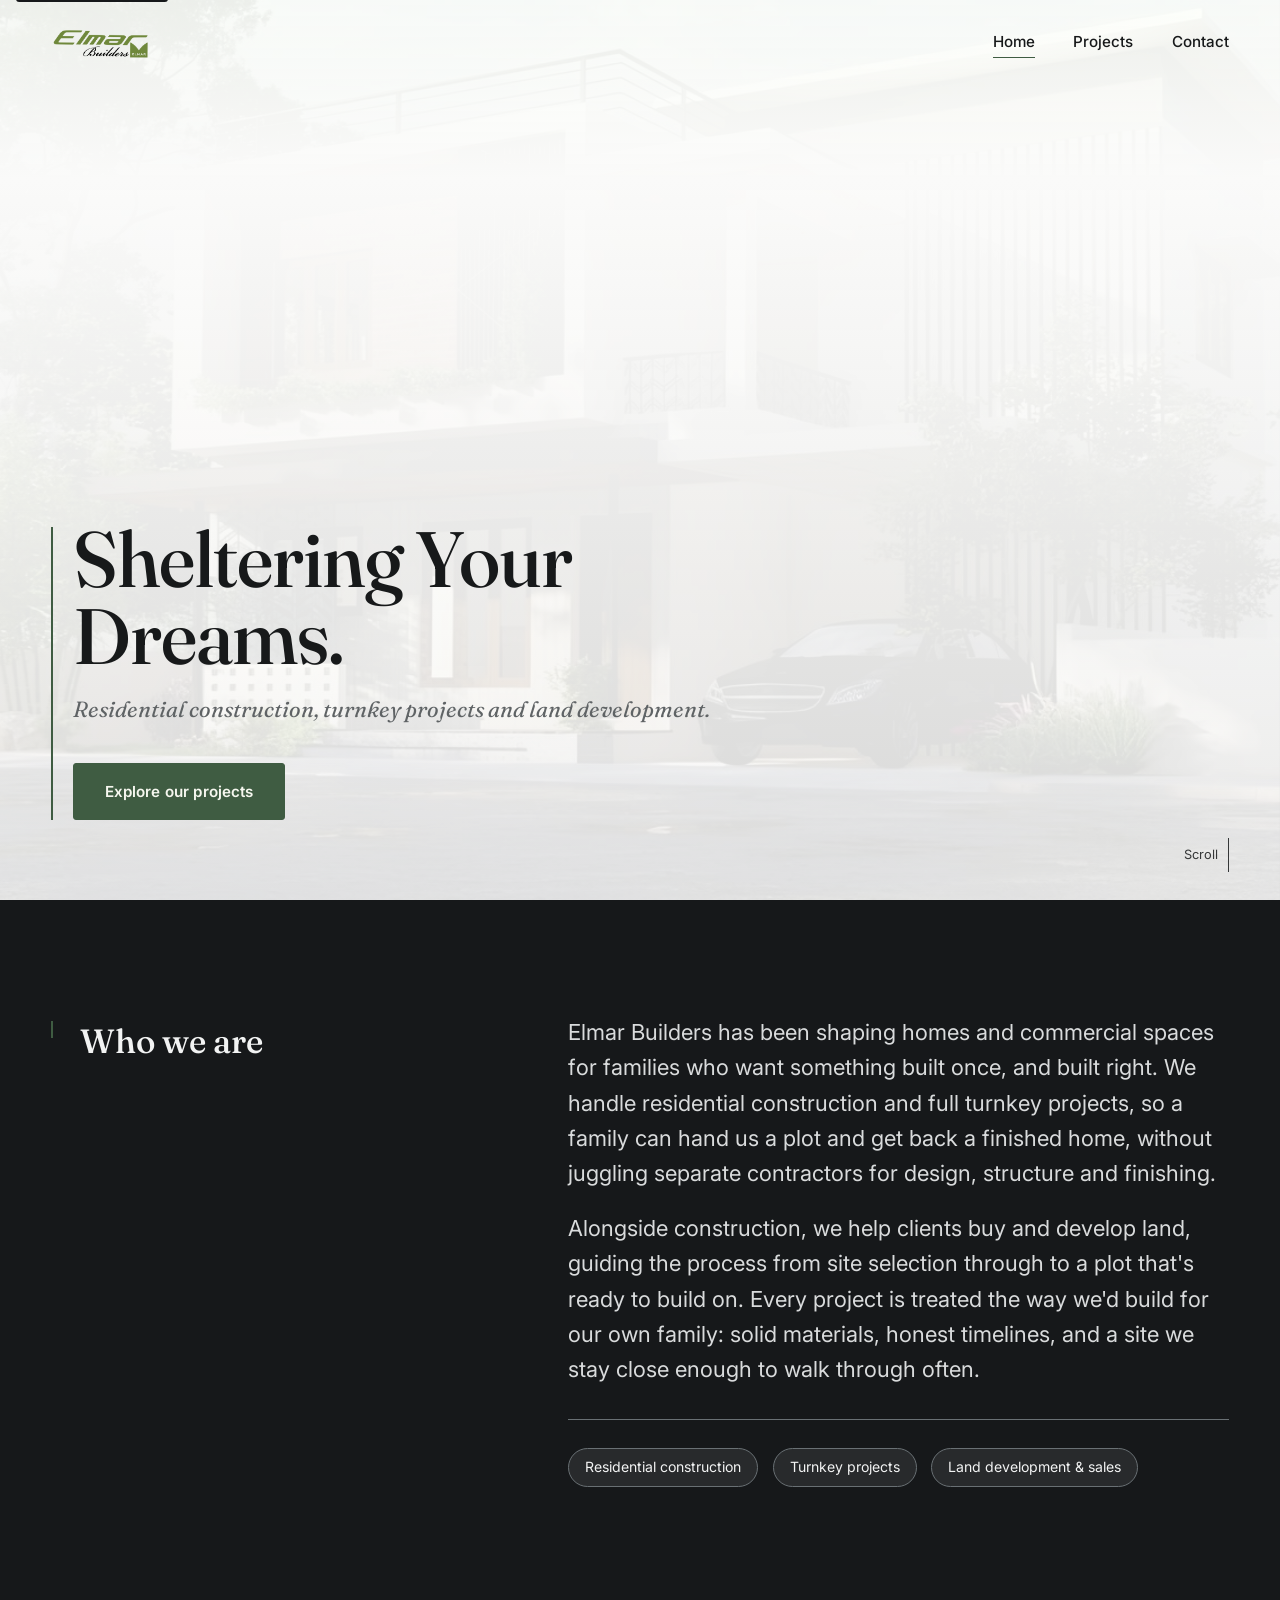
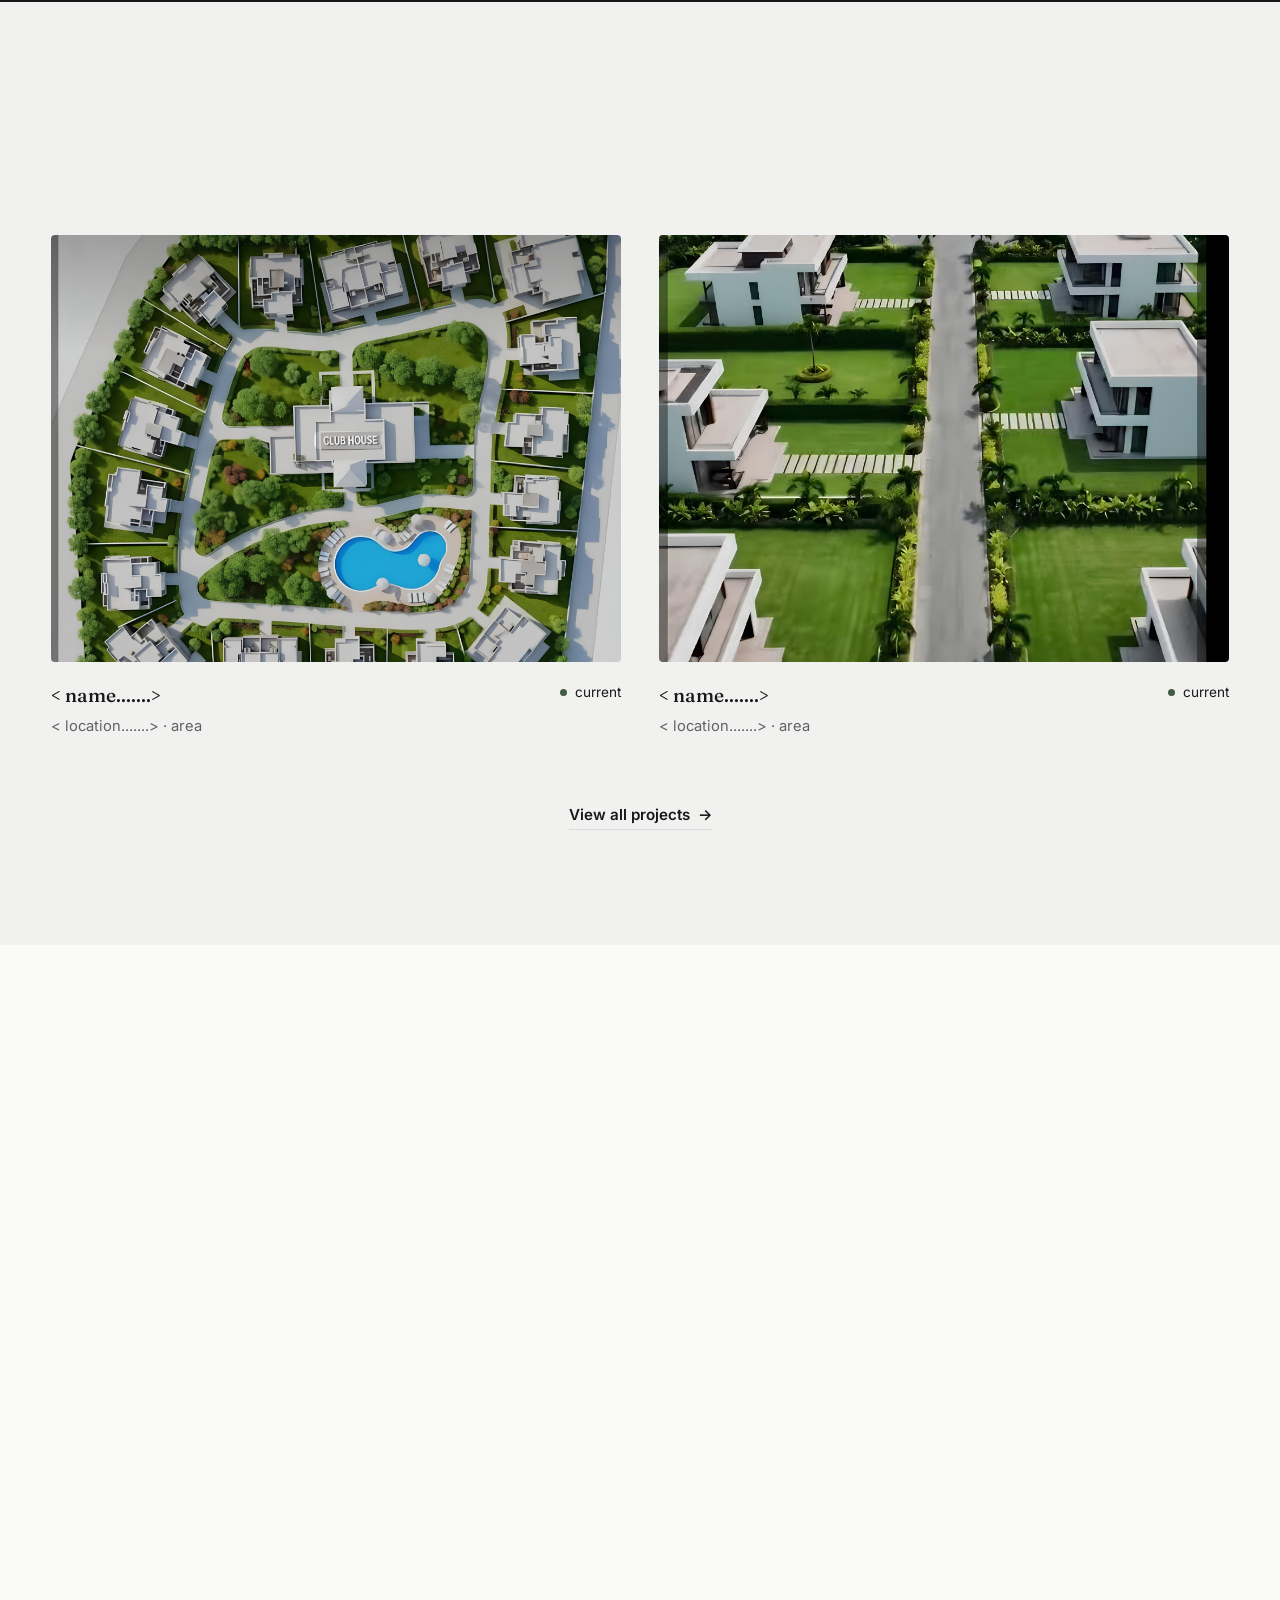
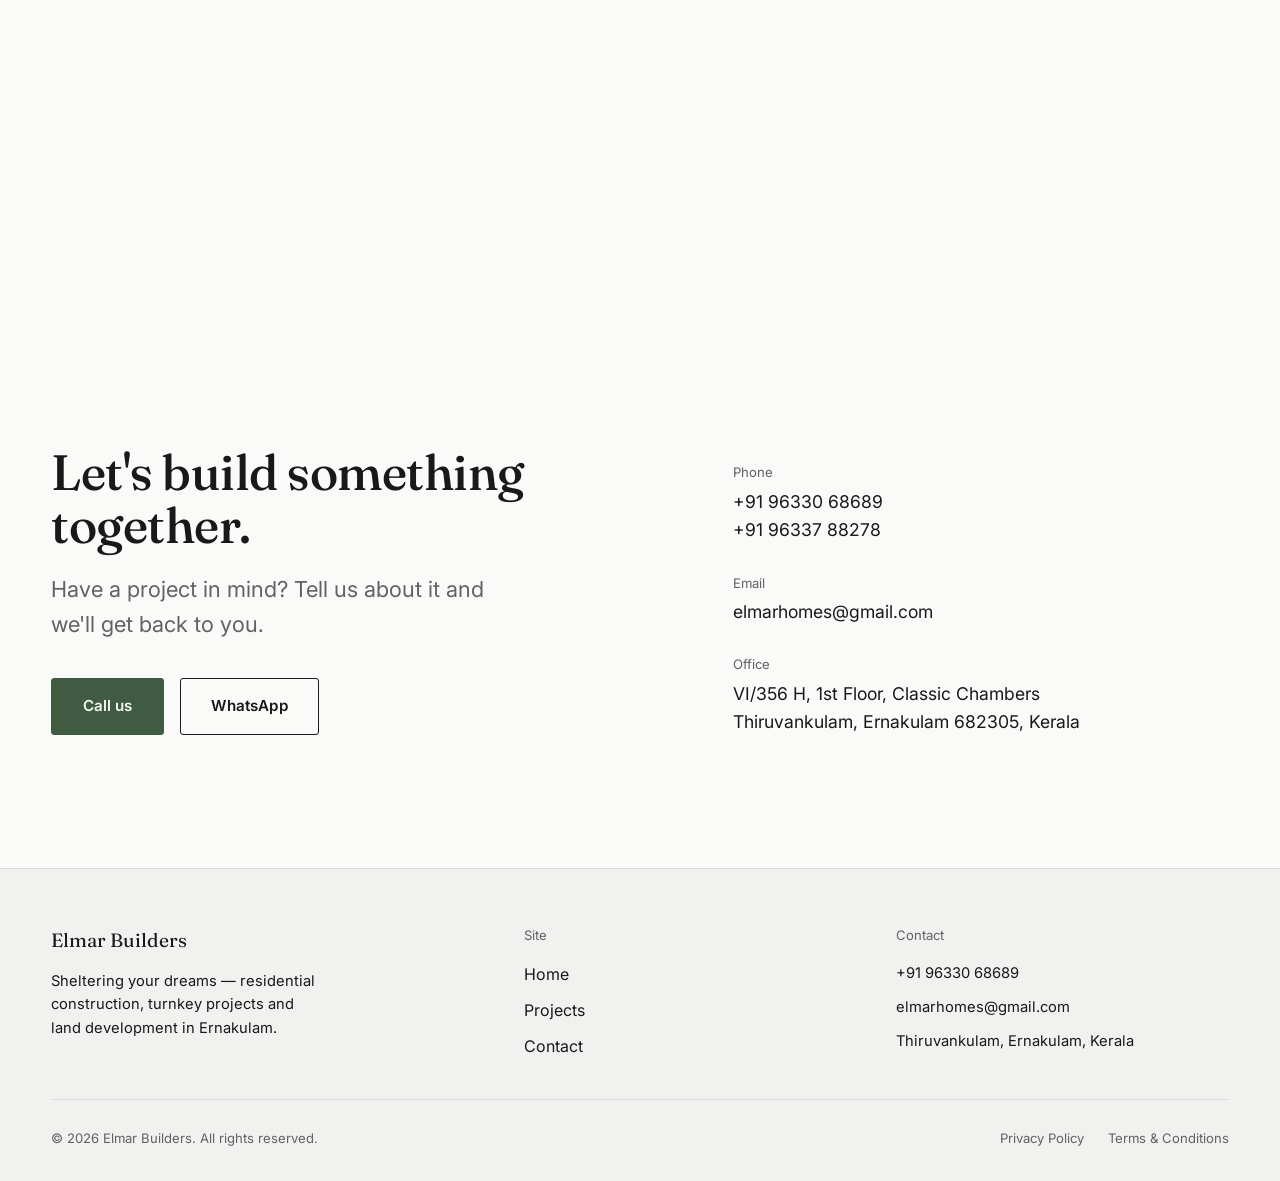
==== index.html @ 37a775ac "first commit" ====
<!DOCTYPE html>
<html lang="en">
<head>
<meta charset="UTF-8">
<meta name="viewport" content="width=device-width, initial-scale=1.0">
<title>Elmar Builders — Residential Construction &amp; Land Development, Ernakulam</title>
<meta name="description" content="Elmar Builders designs and builds homes, turnkey projects and land developments around Ernakulam, Kerala. Sheltering your dreams, one project at a time.">
<link rel="canonical" href="https://www.elmarbuilders.com/">

<!-- Open Graph -->
<meta property="og:type" content="website">
<meta property="og:site_name" content="Elmar Builders">
<meta property="og:title" content="Elmar Builders — Residential Construction &amp; Land Development, Ernakulam">
<meta property="og:description" content="Homes, turnkey projects and land development around Ernakulam, Kerala. Sheltering your dreams.">
<meta property="og:image" content="/assets/images/hero/hero-1.jpg">
<meta property="og:url" content="https://www.elmarbuilders.com/">

<link rel="icon" href="/assets/icons/favicon.svg" type="image/svg+xml">
<link rel="apple-touch-icon" href="/assets/icons/favicon.svg">

<link rel="preconnect" href="https://fonts.googleapis.com">
<link rel="preconnect" href="https://fonts.gstatic.com" crossorigin>
<link href="https://fonts.googleapis.com/css2?family=Fraunces:ital,opsz,wght@0,9..144,400;0,9..144,500;0,9..144,600;1,9..144,400;1,9..144,500&family=Inter:wght@400;500;600&display=swap" rel="stylesheet">

<link rel="stylesheet" href="css/style.css">
<script>document.documentElement.classList.add("js");</script>
</head>
<body>

<a class="skip-link" href="#main">Skip to content</a>

<header class="nav" id="siteNav" data-on-image="true">
  <div class="wrap">
    <a class="nav__logo" href="index.html" aria-label="Elmar Builders, home">
      <img src="assets/LOGO-PNG.png" alt="" onerror="this.style.display='none'; this.nextElementSibling.style.display='inline';">
      <span class="nav__logo-fallback" style="display:none;">Elmar Builders</span>
    </a>

    <nav class="nav__links" aria-label="Primary">
      <a href="index.html" aria-current="page">Home</a>
      <a href="projects.html">Projects</a>
      <a href="#contact">Contact</a>
    </nav>

    <button class="nav__toggle" id="navToggle" aria-expanded="false" aria-controls="mobileMenu" aria-label="Open menu">
      <span></span><span></span><span></span>
    </button>
  </div>
</header>

<div class="mobile-menu" id="mobileMenu">
  <nav class="mobile-menu__links" aria-label="Mobile">
    <a href="index.html">Home</a>
    <a href="projects.html">Projects</a>
    <a href="#contact">Contact</a>
  </nav>
  <div class="mobile-menu__contact">
    <span>+91 96330 68689</span>
    <span>elmarhomes@gmail.com</span>
    <span>Thiruvankulam, Ernakulam</span>
  </div>
</div>

<main id="main">

  <section class="hero" id="hero">
    <div class="hero__media">
      <img src="assets/12.jpg" alt="A recently completed Elmar Builders home, exterior view" id="heroImage">
    </div>
    <div class="hero__scrim" aria-hidden="true"></div>

    <div class="hero__content">
      <div class="wrap">
        <div class="hero__row">
          <div class="hero__statement">
            <span class="hero__rule" aria-hidden="true"></span>
            <div>
              <h1 class="hero__headline">Sheltering Your Dreams.</h1>
              <p class="hero__support">Residential construction, turnkey projects and land development.</p>
              <div class="hero__cta" style="margin-top: 2.25rem;">
                <a class="btn btn--primary" href="projects.html">Explore our projects</a>
              </div>
            </div>
          </div>
        </div>
      </div>
    </div>

    <span class="hero__scroll-cue" aria-hidden="true">Scroll</span>
  </section>

  <section class="section section--deep" id="about">
    <div class="wrap about">
      <div class="about__label reveal">
        <span class="section-head__rule" aria-hidden="true"></span>
        <h2>Who we are</h2>
      </div>
      <div class="about__body reveal">
        <p>Elmar Builders has been shaping homes and commercial spaces for families who want something built once, and built right. We handle residential construction and full turnkey projects, so a family can hand us a plot and get back a finished home, without juggling separate contractors for design, structure and finishing.</p>
        <p>Alongside construction, we help clients buy and develop land, guiding the process from site selection through to a plot that's ready to build on. Every project is treated the way we'd build for our own family: solid materials, honest timelines, and a site we stay close enough to walk through often.</p>
        <ul class="about__services">
          <li>Residential construction</li>
          <li>Turnkey projects</li>
          <li>Land development &amp; sales</li>
        </ul>
      </div>
    </div>
  </section>

  <section class="section section--alt" id="featured-projects">
    <div class="wrap">
      <div class="section-head reveal">
        <h2 class="section-title">Current Projects</h2>
        <p class="section-kicker">A look at homes projects underway.</p>
      </div>

      <div class="projects-grid" id="featuredProjects">
        <!-- Rendered by js/main.js from js/projects-data.js -->
      </div>

      <div class="projects-foot reveal">
        <a class="link-arrow" href="projects.html">View all projects <span aria-hidden="true">&rarr;</span></a>
      </div>
    </div>
  </section>

  <section class="section" id="team">
    <div class="wrap">
      <div class="section-head reveal">
        <h2 class="section-title">Our team</h2>
        <p class="section-kicker">The people who plan, build and stand behind every project.</p>
      </div>

      <div class="team-grid">
        <div class="team-card reveal">
          <div class="team-card__frame">
            <img src="assets/team1crop.png" alt="Portrait of the Elmar Builders founder">
          </div>
          <h3 class="team-card__name">Aby Varghese</h3>
          <p class="team-card__role">Managing partner</p>
        </div>
        <div class="team-card reveal">
          <div class="team-card__frame">
            <img src="assets/images/team/project-manager.jpg" alt="Portrait of the Elmar Builders project manager">
          </div>
          <h3 class="team-card__name">Add  name</h3>
          <p class="team-card__role">Managing partner</p>
        </div>
      </div>
    </div>
  </section>

  <section class="section" id="contact">
    <div class="wrap contact">
      <div class="reveal">
        <h2 class="contact__headline">Let's build something together.</h2>
        <p class="contact__lede">Have a project in mind? Tell us about it and we'll get back to you.</p>
        <div class="contact__actions">
          <a class="btn btn--primary" href="tel:+919633068689">Call us</a>
          <a class="btn btn--ghost" href="https://wa.me/919633068689" target="_blank" rel="noopener">WhatsApp</a>
        </div>
      </div>

      <dl class="contact__details reveal">
        <div class="contact__item">
          <dt>Phone</dt>
          <dd><a href="tel:+919633068689">+91 96330 68689</a><br><a href="tel:+919633788278">+91 96337 88278</a></dd>
        </div>
        <div class="contact__item">
          <dt>Email</dt>
          <dd><a href="mailto:elmarhomes@gmail.com">elmarhomes@gmail.com</a></dd>
        </div>
        <div class="contact__item">
          <dt>Office</dt>
          <dd>VI/356 H, 1st Floor, Classic Chambers<br>Thiruvankulam, Ernakulam 682305, Kerala</dd>
        </div>
      </dl>
    </div>
  </section>

</main>

<footer class="footer">
  <div class="wrap">
    <div class="footer__top">
      <div>
        <a class="footer__brand" href="index.html">
          <img src="assets/logo/elmar-builders-logo-light.svg" alt="" onerror="this.style.display='none';">
          Elmar Builders
        </a>
        <p class="footer__tagline">Sheltering your dreams — residential construction, turnkey projects and land development in Ernakulam.</p>
      </div>
     <div>
        <p class="footer__heading">Site</p>
        <nav class="footer__links" aria-label="Footer">
          <a href="index.html">Home</a>
          <a href="projects.html">Projects</a>
          <a href="#contact">Contact</a>
        </nav>
      </div>
      <div>
        <p class="footer__heading">Contact</p>
        <div class="footer__meta">
          <a href="tel:+919633068689">+91 96330 68689</a>
          <a href="mailto:elmarhomes@gmail.com">elmarhomes@gmail.com</a>
          <span>Thiruvankulam, Ernakulam, Kerala</span>
        </div>
      </div>
    </div>

    <div class="footer__bottom">
      <span>&copy; <span id="year">2026</span> Elmar Builders. All rights reserved.</span>
      <div class="footer__legal">
        <a href="#">Privacy Policy</a>
        <a href="#">Terms &amp; Conditions</a>
      </div>
    </div>
  </div>
</footer>

<script src="js/projects-data.js"></script>
<script src="js/main.js"></script>
<script src="js/animations.js"></script>
</body>
</html>
---- css/style.css ----
/* ==========================================================================
   Elmar Builders — Stylesheet
   Design tokens: warm-paper / moss-green architectural portfolio
   ========================================================================== */

/* ---- Design tokens ------------------------------------------------------ */
:root {
  /* Colour */
  --paper: #FAFAF9;
  --paper-deep: #F1F1EF;
  --card: #FFFFFF;
  --ink: #17191A;
  --ink-soft: #5F6365;
  --ink-faint: #8A8D8F;
  --moss: #3F5C42;
  --moss-strong: #32492F;
  --moss-deep: #16181A;
  --line: #D9DBDC;
  --line-deep: #3A3D40;

  /* Type */
  --font-display: "Fraunces", "Iowan Old Style", "Palatino Linotype", serif;
  --font-body: "Inter", -apple-system, BlinkMacSystemFont, "Segoe UI", sans-serif;

  /* Type scale (fluid) */
  --step-body: 1rem;
  --step-lg: clamp(1.125rem, 1rem + 0.5vw, 1.375rem);
  --step-h3: clamp(1.5rem, 1.2rem + 1.2vw, 2.1rem);
  --step-h2: clamp(2.1rem, 1.6rem + 2vw, 3.1rem);
  --step-h1: clamp(2.6rem, 1.7rem + 4vw, 5.2rem);

  /* Layout */
  --max-width: 1280px;
  --gutter: clamp(1.5rem, 4vw, 4rem);
  --radius-sm: 3px;
  --radius-md: 4px;

  /* Motion */
  --ease: cubic-bezier(0.22, 0.61, 0.36, 1);
  --dur-fast: 240ms;
  --dur-med: 620ms;
  --dur-slow: 1400ms;
}

/* ---- Reset --------------------------------------------------------------- */
*,
*::before,
*::after { box-sizing: border-box; }

html {
  scroll-behavior: smooth;
  -webkit-text-size-adjust: 100%;
}

body {
  margin: 0;
  background: var(--paper);
  color: var(--ink);
  font-family: var(--font-body);
  font-size: var(--step-body);
  line-height: 1.6;
  -webkit-font-smoothing: antialiased;
}

img { max-width: 100%; display: block; }
a { color: inherit; text-decoration: none; }
ul { margin: 0; padding: 0; list-style: none; }
button { font: inherit; color: inherit; background: none; border: none; cursor: pointer; }
h1, h2, h3, h4, p { margin: 0; }

/* Visible keyboard focus everywhere */
:focus-visible {
  outline: 2px solid var(--moss);
  outline-offset: 3px;
}

/* ---- Layout helpers -------------------------------------------------------- */
.wrap {
  max-width: var(--max-width);
  margin-inline: auto;
  padding-inline: var(--gutter);
}

.section {
  padding-block: clamp(4rem, 9vw, 8rem);
}

.section--tight { padding-block: clamp(3rem, 6vw, 5rem); }
.section--deep { background: var(--moss-deep); color: #F2F3F3; }
.section--alt  { background: var(--paper-deep); }

.section-head {
  display: flex;
  align-items: flex-end;
  justify-content: space-between;
  gap: 2rem;
  margin-bottom: clamp(2.25rem, 5vw, 4rem);
}

.section-head__rule {
  display: inline-block;
  width: 2px;
  height: 1.1em;
  background: var(--moss);
  margin-right: 0.85rem;
  vertical-align: -0.15em;
}

.section-title {
  font-family: var(--font-display);
  font-weight: 500;
  font-size: var(--step-h2);
  line-height: 1.08;
  letter-spacing: -0.01em;
  max-width: 16ch;
}

.section-kicker {
  font-size: 0.9rem;
  color: var(--ink-soft);
  max-width: 34ch;
  padding-top: 0.4rem;
}
.section--deep .section-kicker { color: #C9CCCD; }

.visually-hidden {
  position: absolute;
  width: 1px; height: 1px;
  overflow: hidden;
  clip: rect(0 0 0 0);
  white-space: nowrap;
}

.skip-link {
  position: absolute;
  left: 1rem; top: -3rem;
  background: var(--moss-deep);
  color: #fff;
  padding: 0.75rem 1.25rem;
  border-radius: var(--radius-sm);
  z-index: 200;
  transition: top var(--dur-fast) var(--ease);
}
.skip-link:focus { top: 1rem; }

/* ---- Buttons --------------------------------------------------------------- */
.btn {
  display: inline-flex;
  align-items: center;
  gap: 0.6rem;
  padding: 0.95rem 1.9rem;
  border-radius: var(--radius-sm);
  font-size: 0.95rem;
  font-weight: 600;
  letter-spacing: 0.01em;
  transition: background var(--dur-fast) var(--ease), color var(--dur-fast) var(--ease), border-color var(--dur-fast) var(--ease), transform var(--dur-fast) var(--ease);
}

.btn--primary {
  background: var(--moss);
  color: #F6F7EF;
  border: 1px solid var(--moss);
}
.btn--primary:hover { background: var(--moss-strong); border-color: var(--moss-strong); }

.btn--ghost {
  background: transparent;
  color: inherit;
  border: 1px solid currentColor;
}
.btn--ghost:hover { background: var(--ink); color: var(--paper); border-color: var(--ink); }

.section--deep .btn--ghost:hover { background: #F2F3F3; color: var(--moss-deep); border-color: #F2F3F3; }

.link-arrow {
  display: inline-flex;
  align-items: center;
  gap: 0.5rem;
  font-weight: 600;
  font-size: 0.95rem;
  padding-bottom: 2px;
  border-bottom: 1px solid var(--line);
  transition: border-color var(--dur-fast) var(--ease), gap var(--dur-fast) var(--ease);
}
.link-arrow:hover { border-color: var(--moss); gap: 0.75rem; }
.section--deep .link-arrow { border-color: #697074; color: #F2F3F3; }
.section--deep .link-arrow:hover { border-color: var(--moss); }

/* ---- Navigation ------------------------------------------------------------- */
.nav {
  position: fixed;
  top: 0; left: 0; right: 0;
  z-index: 100;
  padding-block: 1.5rem;
  transition: padding var(--dur-fast) var(--ease), background var(--dur-fast) var(--ease), box-shadow var(--dur-fast) var(--ease), backdrop-filter var(--dur-fast) var(--ease);
}

.nav .wrap {
  display: flex;
  align-items: center;
  justify-content: space-between;
}

.nav.is-scrolled {
  padding-block: 1rem;
  background: rgba(250, 250, 249, 0.86);
  backdrop-filter: blur(10px);
  -webkit-backdrop-filter: blur(10px);
  box-shadow: 0 1px 0 var(--line);
}

/* Home hero uses a transparent-on-dark nav until scrolled */
.nav[data-on-image="true"]:not(.is-scrolled) { color: var(--ink); }

.nav__logo {
  display: flex;
  align-items: center;
  gap: 0.6rem;
  font-family: var(--font-display);
  font-size: 1.25rem;
  font-weight: 600;
}
.nav__logo img { height: 40px; width: auto; }
.nav__logo-fallback {
  font-family: var(--font-display);
  font-size: 1.3rem;
}

.nav__links {
  display: flex;
  align-items: center;
  gap: clamp(1.5rem, 3vw, 2.75rem);
}

.nav__links a {
  font-size: 0.95rem;
  font-weight: 500;
  position: relative;
  padding-bottom: 4px;
}
.nav__links a::after {
  content: "";
  position: absolute;
  left: 0; right: 100%;
  bottom: 0;
  height: 1px;
  background: var(--moss);
  transition: right var(--dur-fast) var(--ease);
}
.nav__links a:hover::after,
.nav__links a[aria-current="page"]::after { right: 0; }

.nav__cta { display: none; }

.nav__toggle {
  display: none;
  flex-direction: column;
  justify-content: center;
  gap: 5px;
  width: 32px;
  height: 32px;
}
.nav__toggle span {
  display: block;
  height: 2px;
  width: 100%;
  background: currentColor;
  transition: transform var(--dur-fast) var(--ease), opacity var(--dur-fast) var(--ease);
}
.nav__toggle[aria-expanded="true"] span:nth-child(1) { transform: translateY(7px) rotate(45deg); }
.nav__toggle[aria-expanded="true"] span:nth-child(2) { opacity: 0; }
.nav__toggle[aria-expanded="true"] span:nth-child(3) { transform: translateY(-7px) rotate(-45deg); }

.mobile-menu {
  position: fixed;
  inset: 0;
  background: var(--paper);
  z-index: 99;
  display: flex;
  flex-direction: column;
  padding: 6rem var(--gutter) 3rem;
  transform: translateY(-100%);
  transition: transform var(--dur-med) var(--ease);
}
.mobile-menu.is-open { transform: translateY(0); }

.mobile-menu__links {
  display: flex;
  flex-direction: column;
  gap: 0.5rem;
  margin-top: 2rem;
}
.mobile-menu__links a {
  font-family: var(--font-display);
  font-size: clamp(2rem, 9vw, 2.75rem);
  padding-block: 0.5rem;
  border-bottom: 1px solid var(--line);
}

.mobile-menu__contact {
  margin-top: auto;
  color: var(--ink-soft);
  font-size: 0.95rem;
  display: flex;
  flex-direction: column;
  gap: 0.35rem;
}

/* ---- Hero -------------------------------------------------------------------- */
.hero {
  position: relative;
  min-height: 100vh;
  min-height: 100svh;
  display: flex;
  align-items: flex-end;
  overflow: hidden;
  background: var(--moss-deep);
}

.hero__media {
  position: absolute;
  inset: 0;
  overflow: hidden;
}

.hero__media img {
  width: 100%;
  height: 100%;
  object-fit: cover;
  animation: hero-zoom 1.8s var(--ease) forwards;
}

@keyframes hero-zoom {
  from { transform: scale(1.12); }
  to { transform: scale(1); }
}

.hero__scrim {
  position: absolute;
  inset: 0;
  background: linear-gradient(180deg, rgba(253, 255, 251, 0.932) 0%, rgb(250, 250, 249) 20%, rgba(250, 250, 249, 0.86) 100%);
}

.hero__content {
  position: relative;
  z-index: 2;
  color: var(--ink);
  width: 100%;
  padding-block: clamp(3rem, 8vw, 5rem);
}

.hero__row {
  display: flex;
  align-items: flex-end;
  justify-content: space-between;
  gap: 3rem;
  flex-wrap: wrap;
}

.hero__statement {
  display: flex;
  gap: 1.25rem;
  max-width: 42rem;
}

.hero__rule {
  flex: none;
  width: 2px;
  background: var(--moss);
  margin-top: 0.4em;
  transform-origin: top;
  animation: hero-rule 900ms var(--ease) both;
}

.hero__headline {
  font-family: var(--font-display);
  font-weight: 500;
  font-size: var(--step-h1);
  line-height: 0.98;
  letter-spacing: -0.015em;
  animation: hero-rise 900ms var(--ease) 160ms both;
}

.hero__support {
  font-family: var(--font-display);
  font-style: italic;
  font-size: var(--step-lg);
  color: var(--ink-soft);
  margin-top: 1.1rem;
  animation: hero-rise 900ms var(--ease) 360ms both;
}

.hero__cta {
  animation: hero-rise 900ms var(--ease) 560ms both;
}

@keyframes hero-rule {
  from { opacity: 0; transform: scaleY(0); }
  to { opacity: 1; transform: scaleY(1); }
}

@keyframes hero-rise {
  from { opacity: 0; transform: translateY(24px); }
  to { opacity: 1; transform: translateY(0); }
}

.hero__scroll-cue {
  position: absolute;
  bottom: 1.75rem;
  right: var(--gutter);
  z-index: 2;
  color: var(--ink);
  font-size: 0.8rem;
  display: flex;
  align-items: center;
  gap: 0.6rem;
  opacity: 0.85;
}
.hero__scroll-cue::after {
  content: "";
  width: 1px;
  height: 34px;
  background: currentColor;
  animation: cue-travel 2.2s var(--ease) infinite;
}
@keyframes cue-travel {
  0% { transform: scaleY(0); transform-origin: top; opacity: 0.2; }
  50% { transform: scaleY(1); transform-origin: top; opacity: 1; }
  51% { transform-origin: bottom; }
  100% { transform: scaleY(0); transform-origin: bottom; opacity: 0.2; }
}

/* ---- Reveal-on-scroll ----------------------------------------------------
   Gated behind a `.js` class added by an inline script in <head>, so content
   is fully visible by default and only animates in when JavaScript (and
   therefore the IntersectionObserver driving it) is actually available. */
.js .reveal {
  opacity: 0;
  transform: translateY(24px);
  transition: opacity var(--dur-med) var(--ease), transform var(--dur-med) var(--ease);
}
.js .reveal.is-visible { opacity: 1; transform: translateY(0); }

/* ---- Who we are ------------------------------------------------------------ */
.about {
  display: grid;
  grid-template-columns: minmax(0, 0.8fr) minmax(0, 1.2fr);
  gap: clamp(2rem, 6vw, 5rem);
  align-items: start;
}

.about__label {
  display: flex;
  align-items: flex-start;
  gap: 0.85rem;
}
.about__label .section-head__rule { margin-top: 0.35em; }
.about__label h2 {
  font-family: var(--font-display);
  font-weight: 500;
  font-size: var(--step-h3);
}

.about__body p {
  max-width: 58ch;
  color: #D9DBDC;
  font-size: var(--step-lg);
}
.about__body p + p { margin-top: 1.25rem; }

.about__services {
  display: flex;
  flex-wrap: wrap;
  gap: 0.6rem 0.9rem;
  margin-top: 2rem;
  padding-top: 1.75rem;
  border-top: 1px solid #697074;
}
.about__services li {
  font-size: 0.88rem;
  color: #F2F3F3;
  background: rgba(255, 255, 255, 0.08);
  border: 1px solid #697074;
  border-radius: 999px;
  padding: 0.45rem 1rem;
}

.about__more { margin-top: 2rem; }

/* ---- Project cards --------------------------------------------------------- */
.projects-grid {
  display: grid;
  grid-template-columns: repeat(2, minmax(0, 1fr));
  gap: clamp(1.5rem, 3vw, 2.5rem);
}

.project-card__frame {
  position: relative;
  overflow: hidden;
  border-radius: var(--radius-md);
  aspect-ratio: 4 / 3;
  background: var(--paper-deep);
}
.project-card__frame img {
  width: 100%;
  height: 100%;
  object-fit: cover;
  transition: transform 900ms var(--ease);
}
.project-card:hover .project-card__frame img,
.project-card:focus-within .project-card__frame img { transform: scale(1.045); }

.project-card__info {
  margin-top: 1.1rem;
  display: flex;
  align-items: flex-start;
  justify-content: space-between;
  gap: 1rem;
}

.project-card__name {
  font-family: var(--font-display);
  font-size: 1.2rem;
  font-weight: 500;
  transition: color var(--dur-fast) var(--ease);
}
.project-card:hover .project-card__name { color: var(--moss); }

.project-card__meta {
  color: var(--ink-soft);
  font-size: 0.92rem;
  margin-top: 0.3rem;
}

.status {
  display: inline-flex;
  align-items: center;
  gap: 0.5rem;
  font-size: 0.85rem;
  white-space: nowrap;
  padding-top: 0.15rem;
}
.status::before {
  content: "";
  width: 7px;
  height: 7px;
  border-radius: 50%;
  background: var(--moss);
}
.status--progress::before { background: #A9762F; }

.projects-foot {
  display: flex;
  justify-content: center;
  margin-top: clamp(2.5rem, 5vw, 4rem);
}

/* ---- Team -------------------------------------------------------------------- */
.team-grid {
  display: grid;
  grid-template-columns: repeat(2, minmax(0, 1fr));
  gap: clamp(1.5rem, 4vw, 3rem);
  max-width: 40 rem;
}

.team-card__frame {
  aspect-ratio: 1 / 1;
  overflow: hidden;
  border-radius: var(--radius-md);
  background: var(--paper-deep);
}
.team-card__frame img { width: 100%; height: 100%; object-fit: cover; }

.team-card__name {
  font-family: var(--font-display);
  font-size: 1.15rem;
  margin-top: 1.1rem;
}
.team-card__role {
  color: var(--ink-soft);
  font-size: 0.9rem;
  margin-top: 0.2rem;
}

/* ---- Contact ------------------------------------------------------------- */
.contact {
  display: grid;
  grid-template-columns: minmax(0, 1.1fr) minmax(0, 0.9fr);
  gap: clamp(2.5rem, 6vw, 5rem);
  align-items: start;
}

.contact__headline {
  font-family: var(--font-display);
  font-weight: 500;
  font-size: var(--step-h2);
  line-height: 1.06;
  letter-spacing: -0.01em;
}

.contact__lede {
  color: var(--ink-soft);
  font-size: var(--step-lg);
  margin-top: 1.25rem;
  max-width: 34ch;
}

.contact__actions {
  display: flex;
  flex-wrap: wrap;
  gap: 1rem;
  margin-top: 2.25rem;
}

.contact__details {
  display: grid;
  gap: 1.75rem;
}

.contact__item dt {
  font-size: 0.82rem;
  color: var(--ink-soft);
}
.contact__item dd {
  margin: 0.3rem 0 0;
  font-size: 1.1rem;
}
.contact__item a:hover { color: var(--moss); text-decoration: underline; text-underline-offset: 3px; }

/* ---- Footer ------------------------------------------------------------------ */
.footer {
  background: var(--paper-deep);
  color: var(--ink);
  padding-block: clamp(2.5rem, 5vw, 3.5rem) 2rem;
  border-top: 1px solid var(--line);
}

.footer__top {
  display: grid;
  grid-template-columns: 1.3fr 1fr 1fr;
  gap: 2.5rem;
  padding-bottom: 2.5rem;
}

.footer__brand {
  display: flex;
  align-items: center;
  gap: 0.6rem;
  font-family: var(--font-display);
  color: var(--ink);
  font-size: 1.2rem;
}
.footer__brand img { height: 30px; width: auto; }

.footer__tagline {
  margin-top: 0.9rem;
  max-width: 30ch;
  font-size: 0.92rem;
}

.footer__heading {
  font-size: 0.82rem;
  color: var(--ink-soft);
  margin-bottom: 1rem;
}

.footer__links { display: grid; gap: 0.65rem; }
.footer__links a:hover { color: var(--moss); }

.footer__meta {
  display: grid;
  gap: 0.65rem;
  font-size: 0.92rem;
}

.footer__bottom {
  display: flex;
  flex-wrap: wrap;
  justify-content: space-between;
  gap: 1rem;
  padding-top: 1.75rem;
  border-top: 1px solid var(--line);
  font-size: 0.82rem;
  color: var(--ink-soft);
}
.footer__legal { display: flex; gap: 1.5rem; }
.footer__legal a:hover { color: var(--moss); }

/* ---- Page header (Projects page) ------------------------------------------ */
.page-header {
  padding-block: clamp(7.5rem, 16vw, 11rem) clamp(3rem, 6vw, 4.5rem);
}
.page-header__title {
  font-family: var(--font-display);
  font-weight: 500;
  font-size: var(--step-h1);
  line-height: 0.98;
  letter-spacing: -0.01em;
  max-width: 16ch;
}
.page-header__lede {
  color: var(--ink-soft);
  font-size: var(--step-lg);
  margin-top: 1.25rem;
  max-width: 42ch;
}

.projects-grid--four { grid-template-columns: repeat(2, minmax(0, 1fr)); }

/* ---- Responsive ----------------------------------------------------------- */
@media (max-width: 1024px) {
  .about { grid-template-columns: 1fr; }
  .contact { grid-template-columns: 1fr; }
  .footer__top { grid-template-columns: 1fr 1fr; }
}

@media (max-width: 768px) {
  .nav__links, .nav__cta { display: none; }
  .nav__toggle { display: flex; }

  .projects-grid,
  .projects-grid--four,
  .team-grid {
    grid-template-columns: 1fr;
    max-width: none;
  }

  .section-head { flex-direction: column; align-items: flex-start; gap: 0.75rem; }

  .hero__row { flex-direction: column; align-items: flex-start; }
  .hero__statement { gap: 1rem; }

  .footer__top { grid-template-columns: 1fr; gap: 2rem; }
  .footer__bottom { flex-direction: column; align-items: flex-start; }

  .about__services li { font-size: 0.82rem; }
}

@media (max-width: 480px) {
  .wrap { padding-inline: 1.25rem; }
  .hero__rule { display: none; }
}

/* ---- Reduced motion --------------------------------------------------------- */
@media (prefers-reduced-motion: reduce) {
  html { scroll-behavior: auto; }

  .js .reveal {
    opacity: 1;
    transform: none;
    transition: none;
  }

  .hero__media img,
  .hero__rule,
  .hero__headline,
  .hero__support,
  .hero__cta {
    animation: none !important;
    transform: none !important;
    opacity: 1 !important;
  }

  .project-card__frame img { transition: none; }
  .project-card:hover .project-card__frame img { transform: none; }

  .hero__scroll-cue::after { animation: none; }

  .mobile-menu { transition: none; }
}
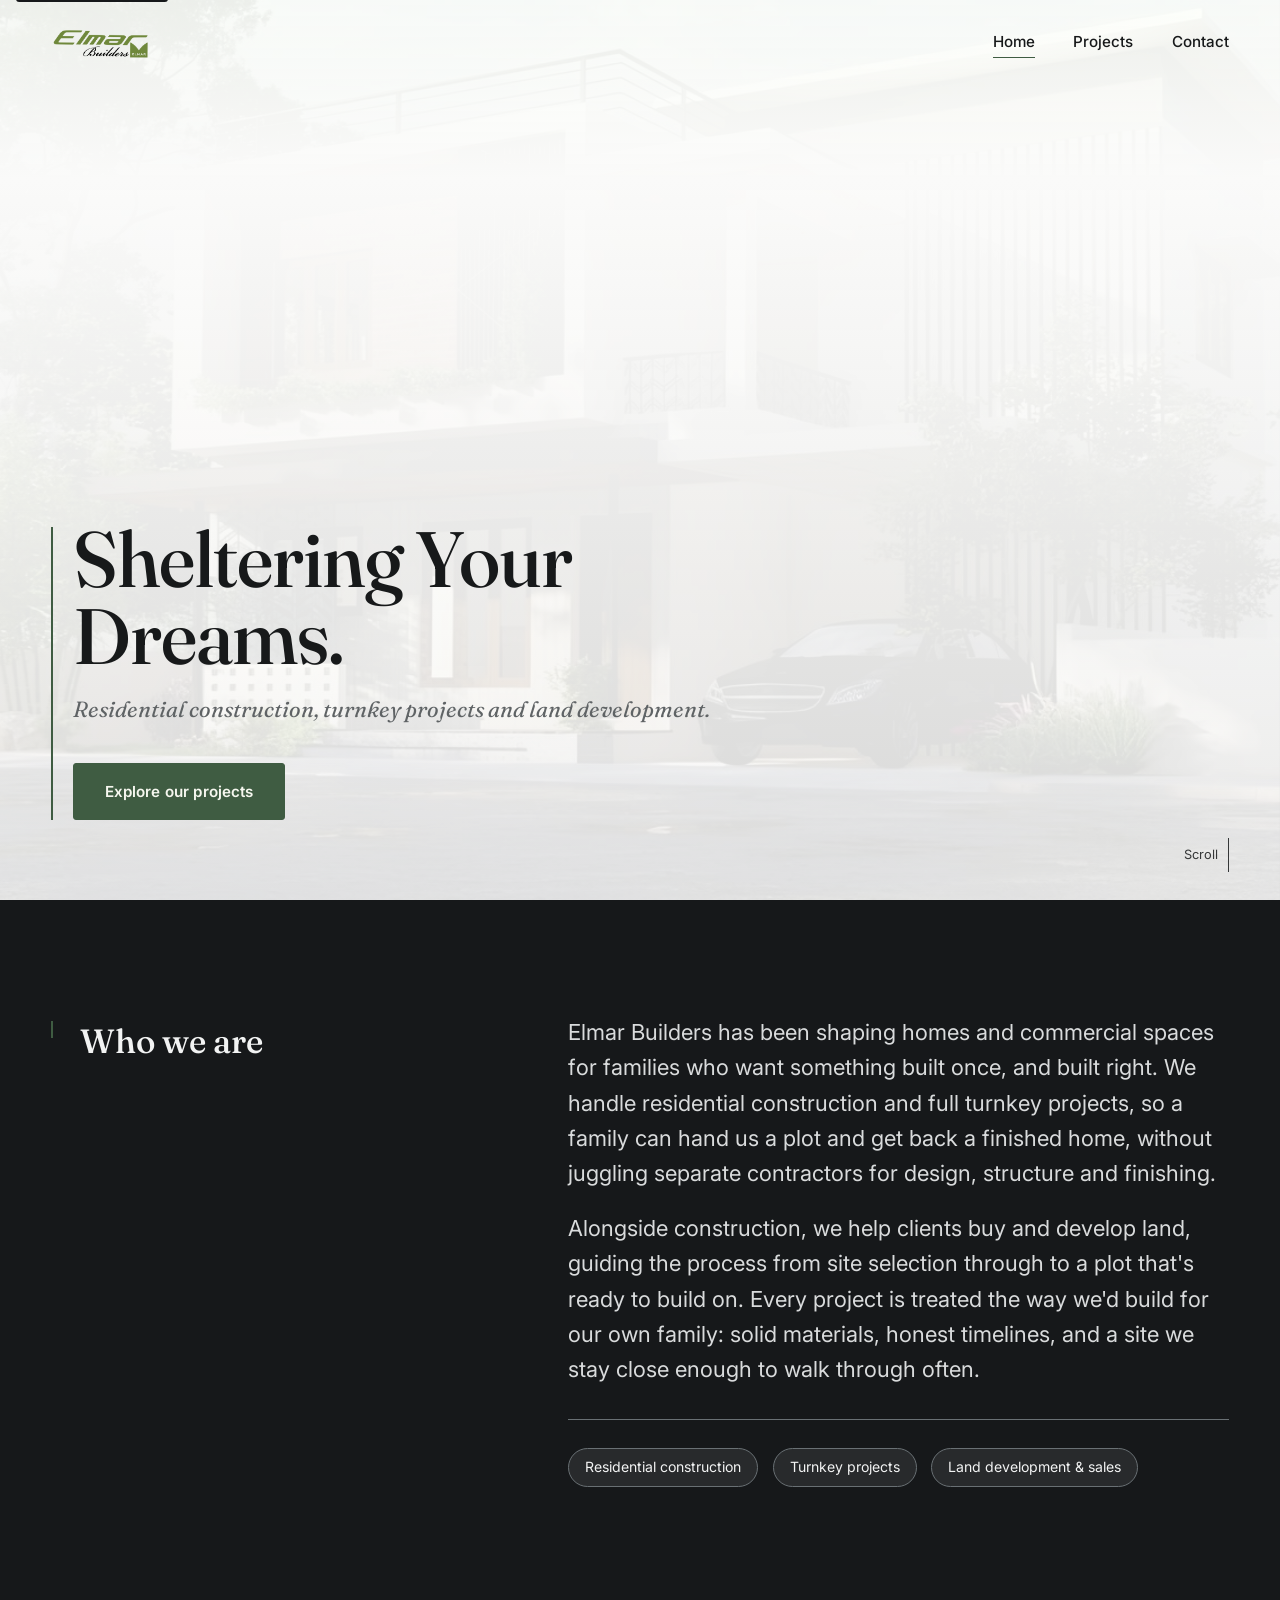
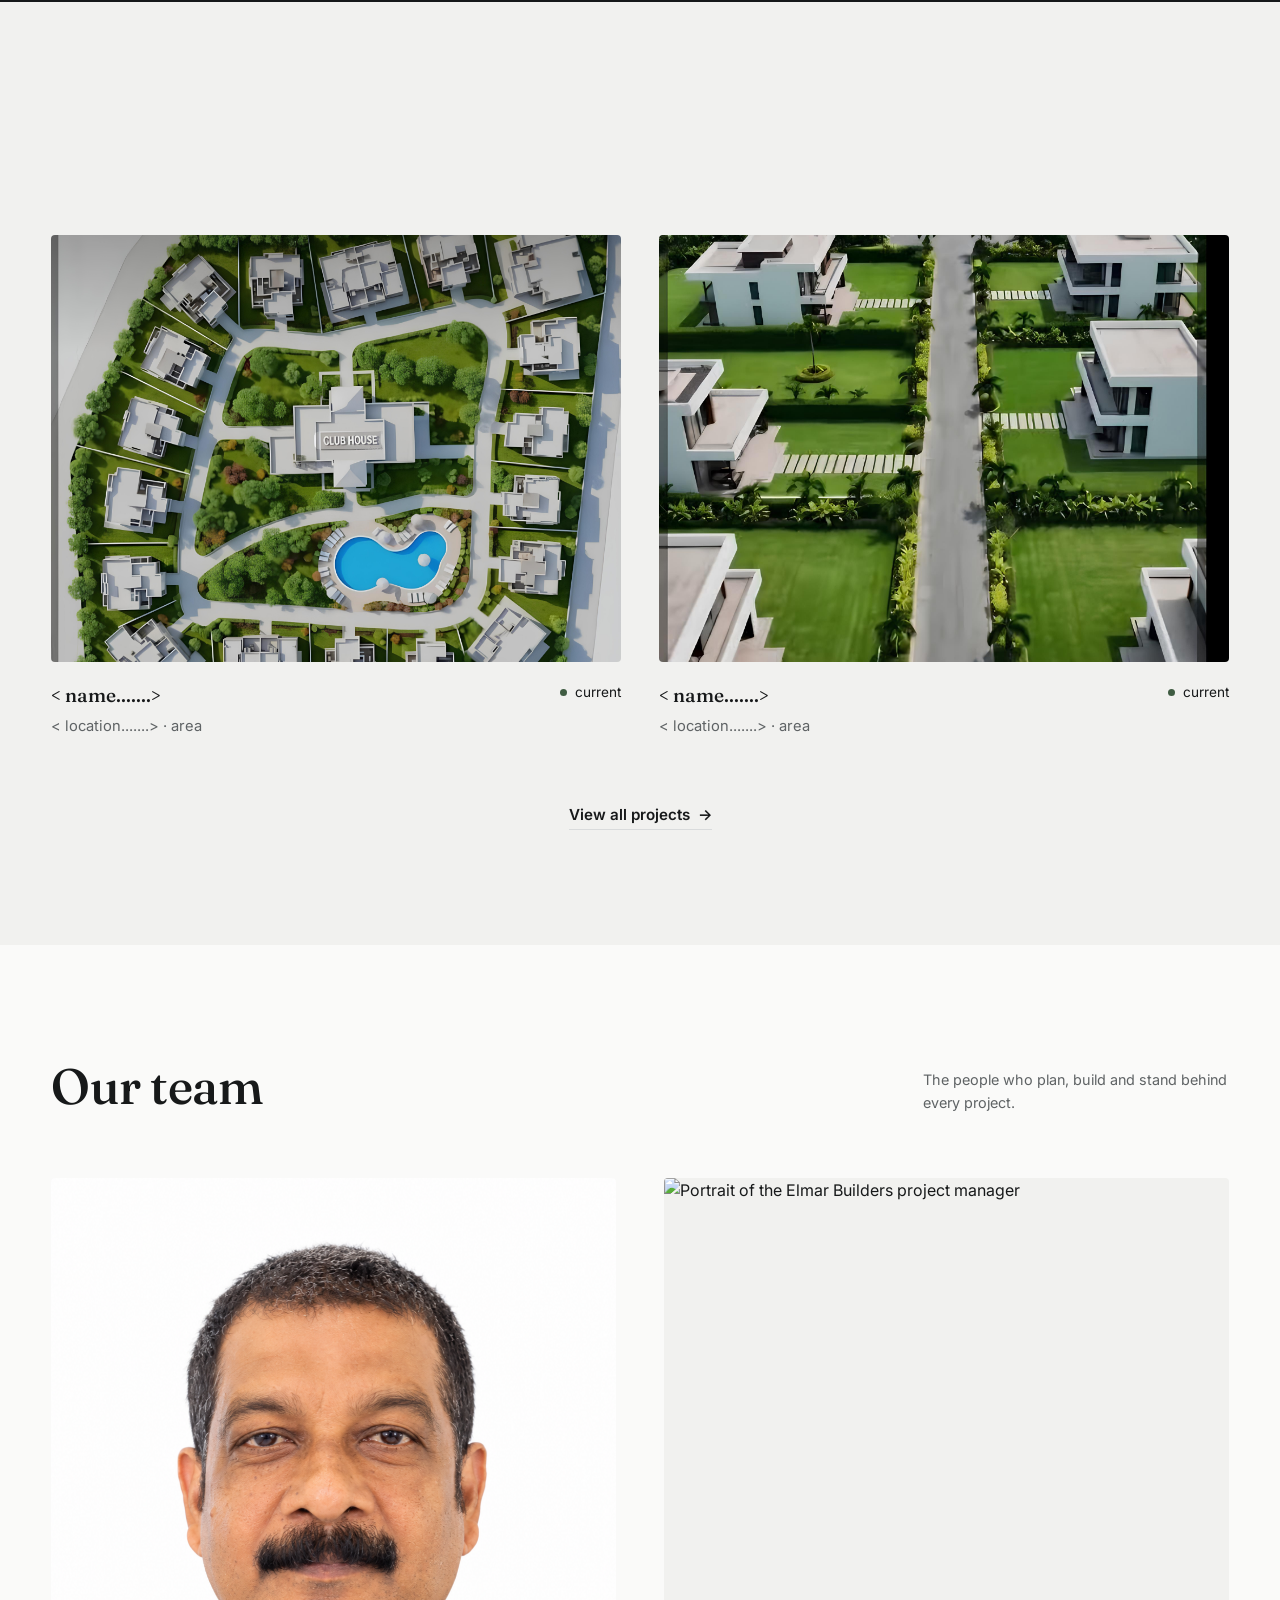
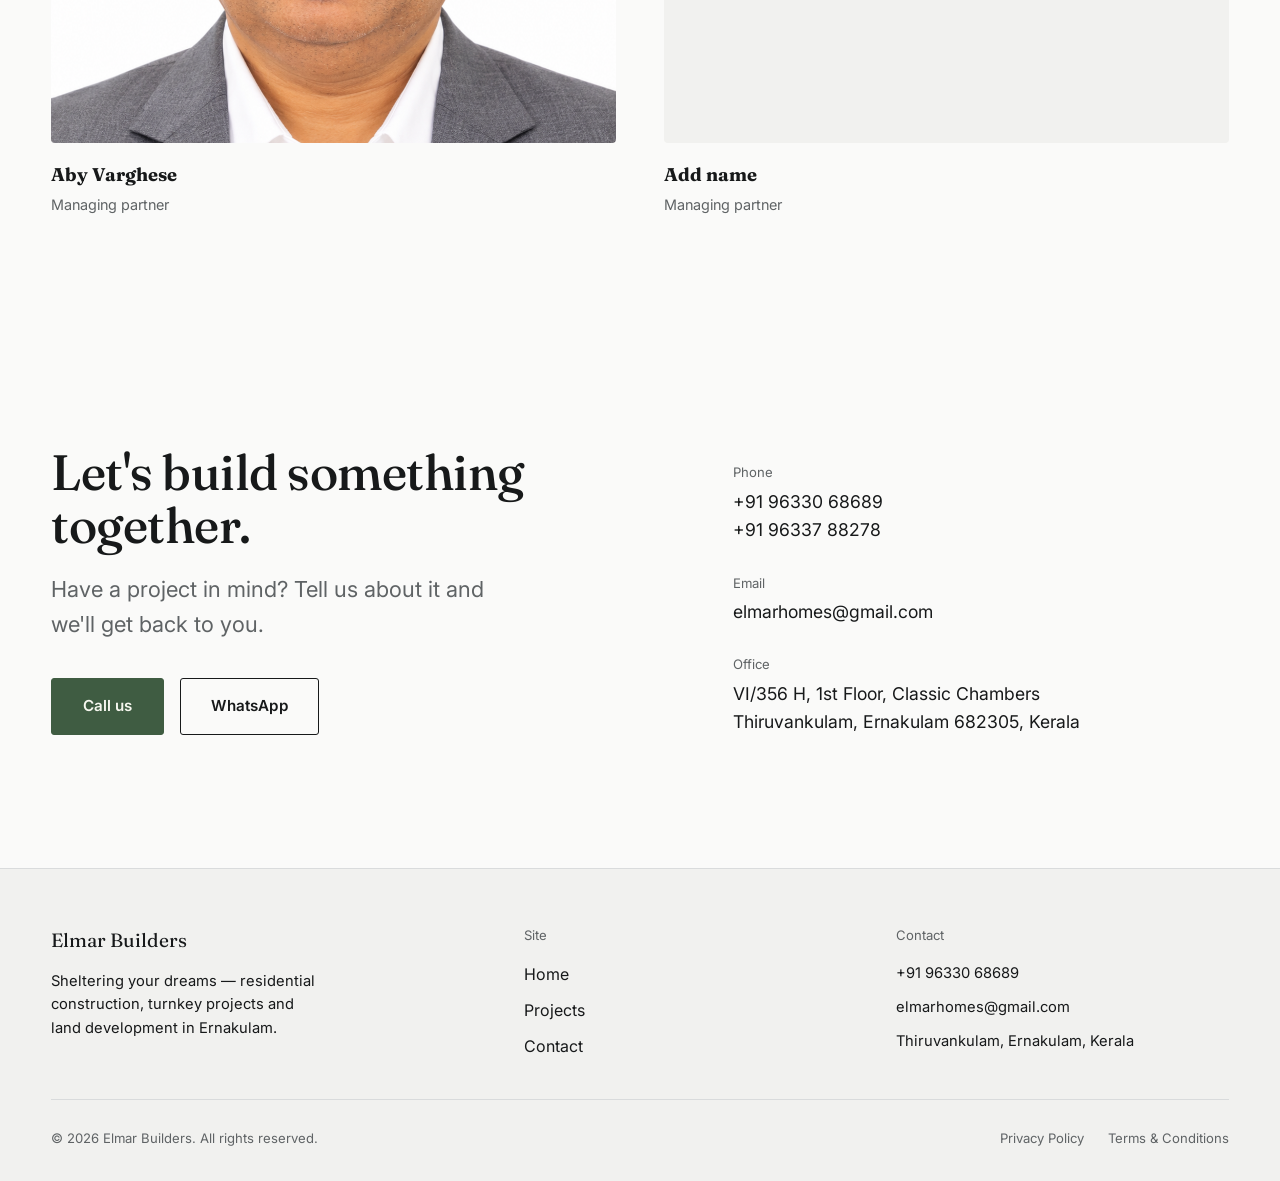
==== commit 0a419adb: "ss" ====
--- a/index.html
+++ b/index.html
@@ -131,6 +131,9 @@
         <p class="section-kicker">The people who plan, build and stand behind every project.</p>
       </div>
 
+      
+
+      
       <div class="team-grid">
         <div class="team-card reveal">
           <div class="team-card__frame">
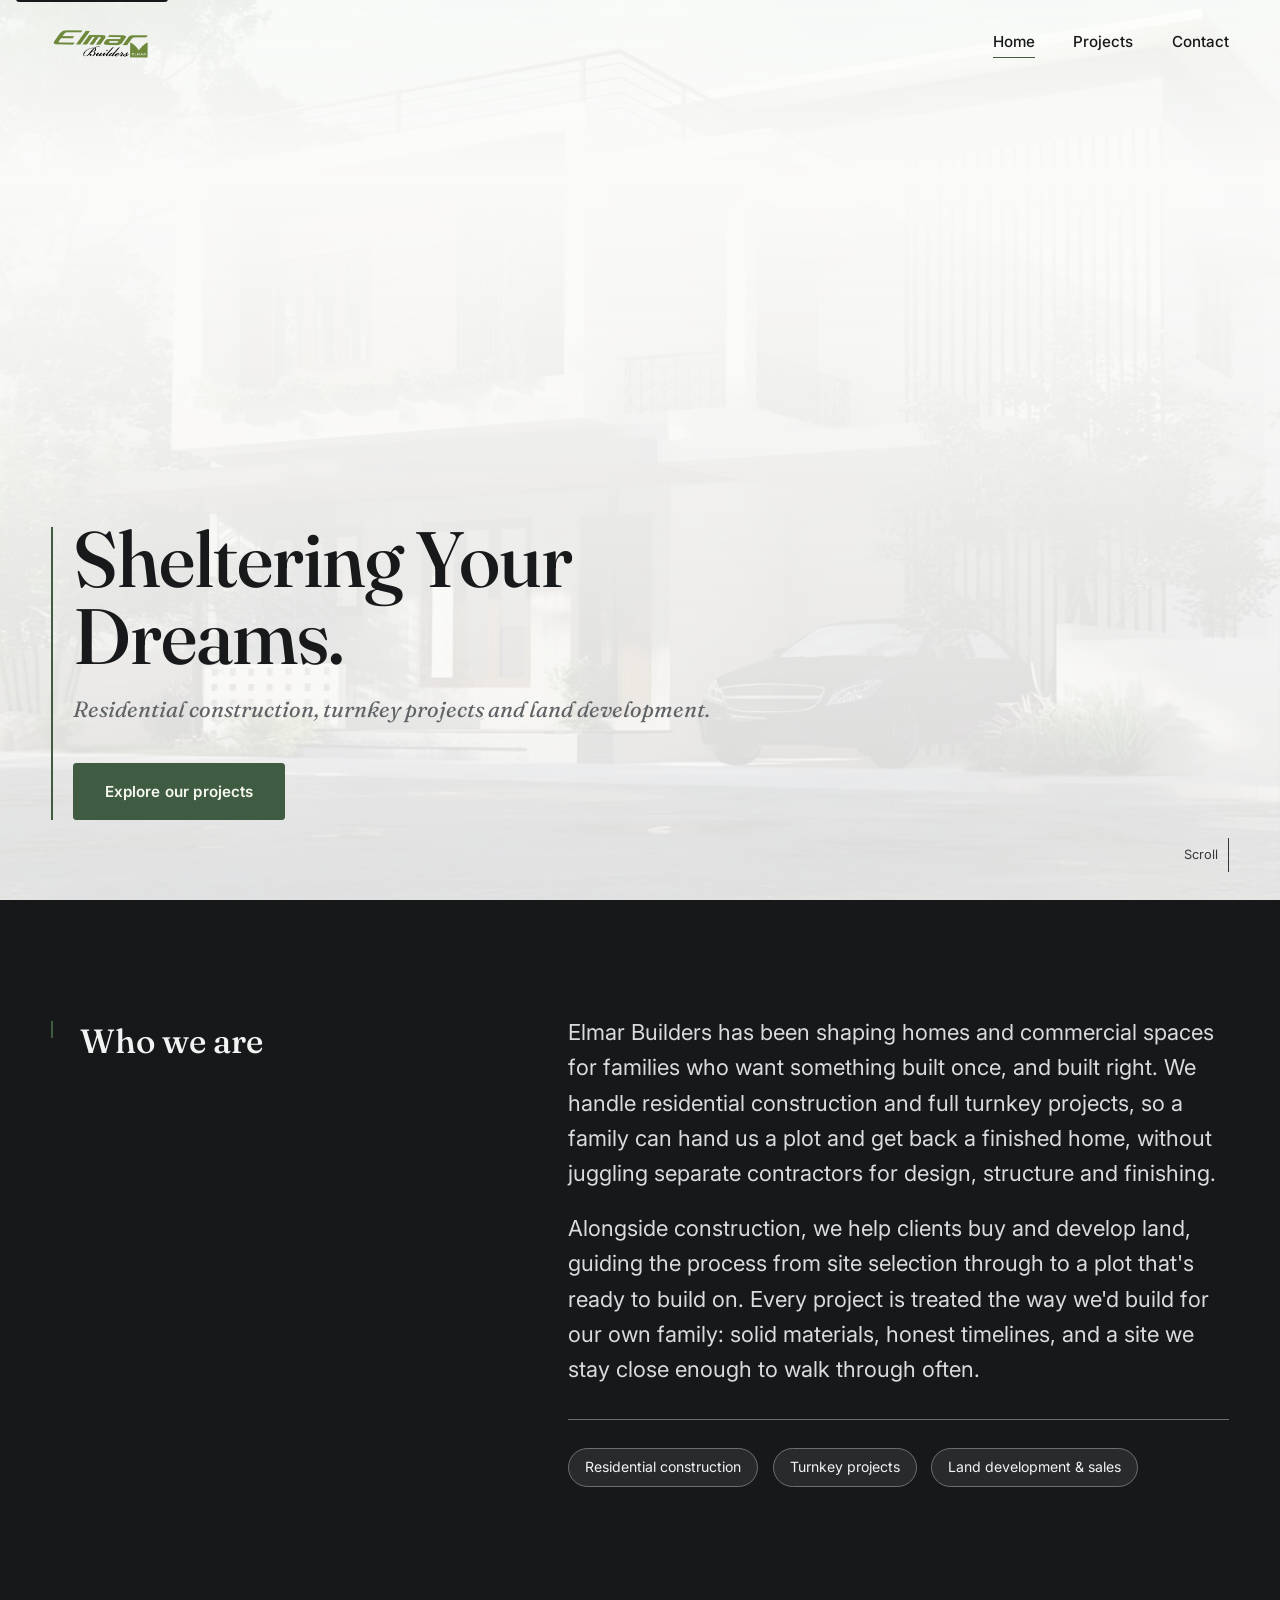
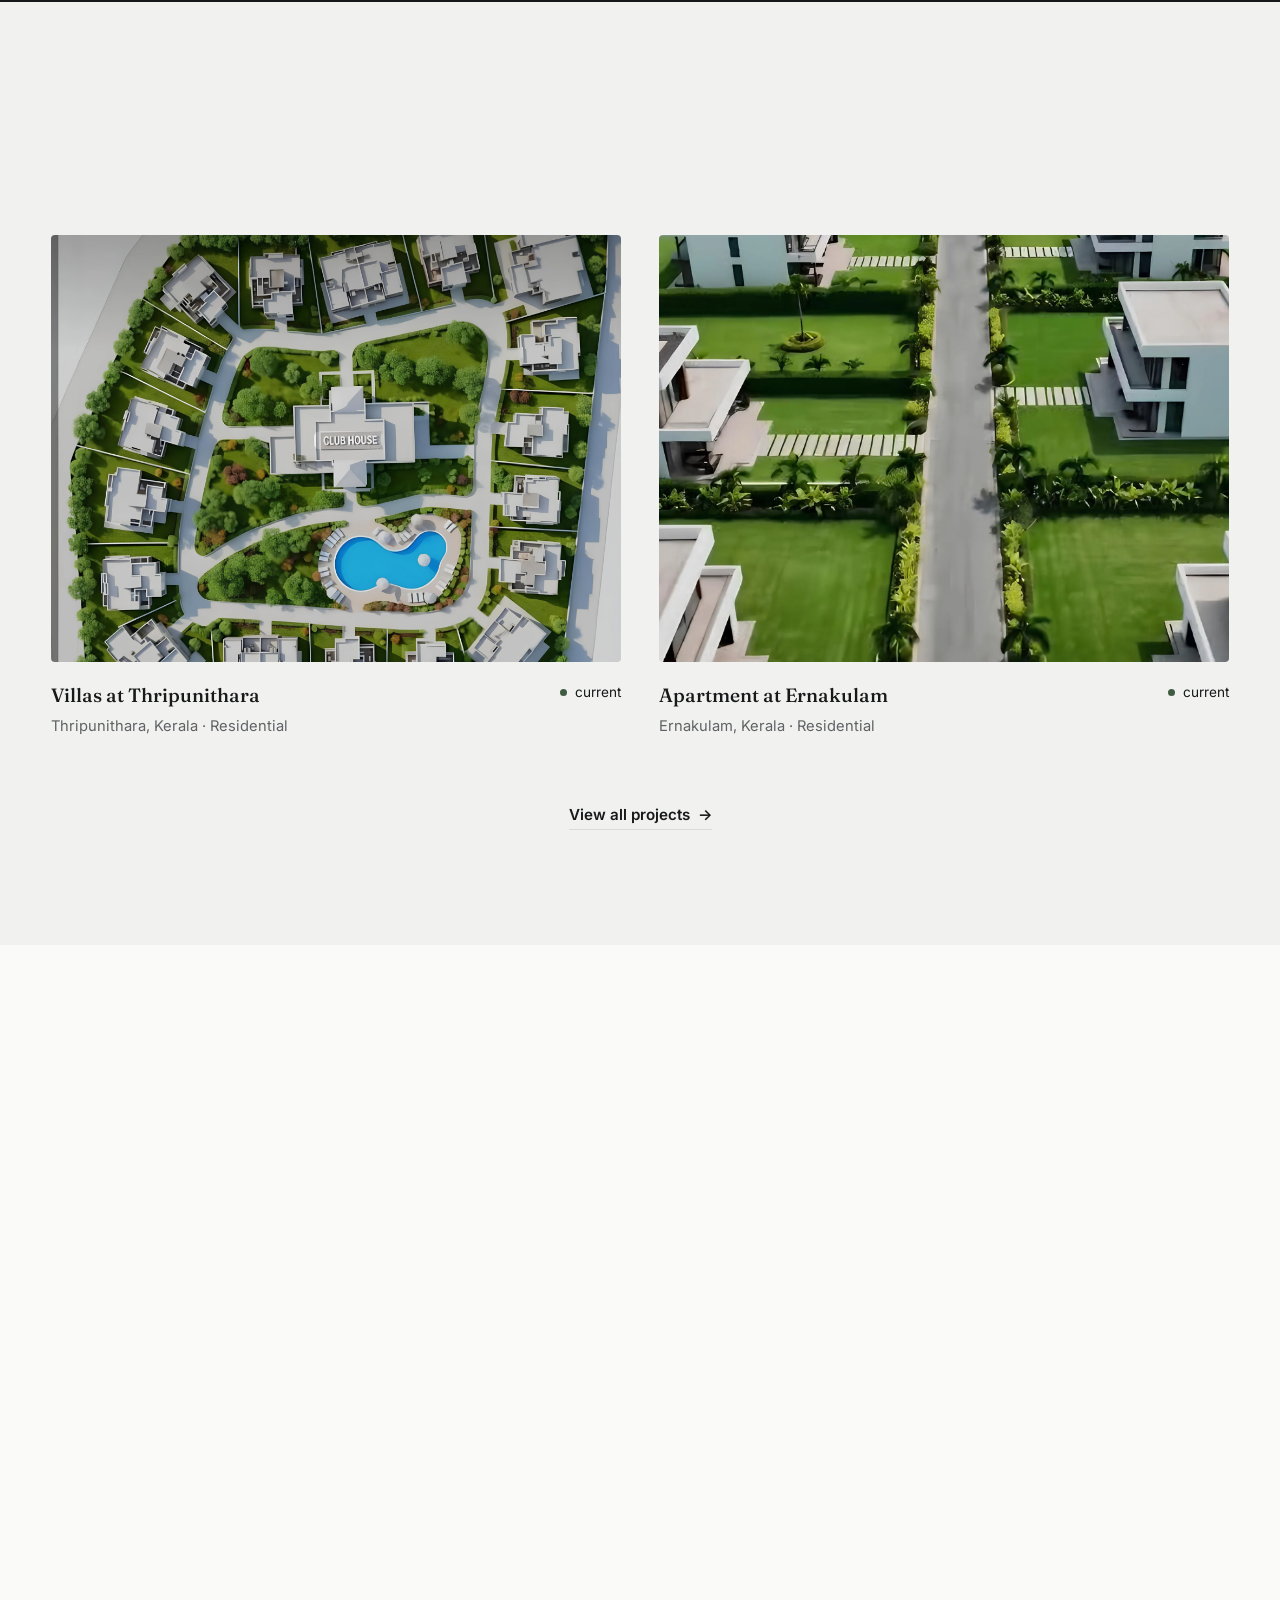
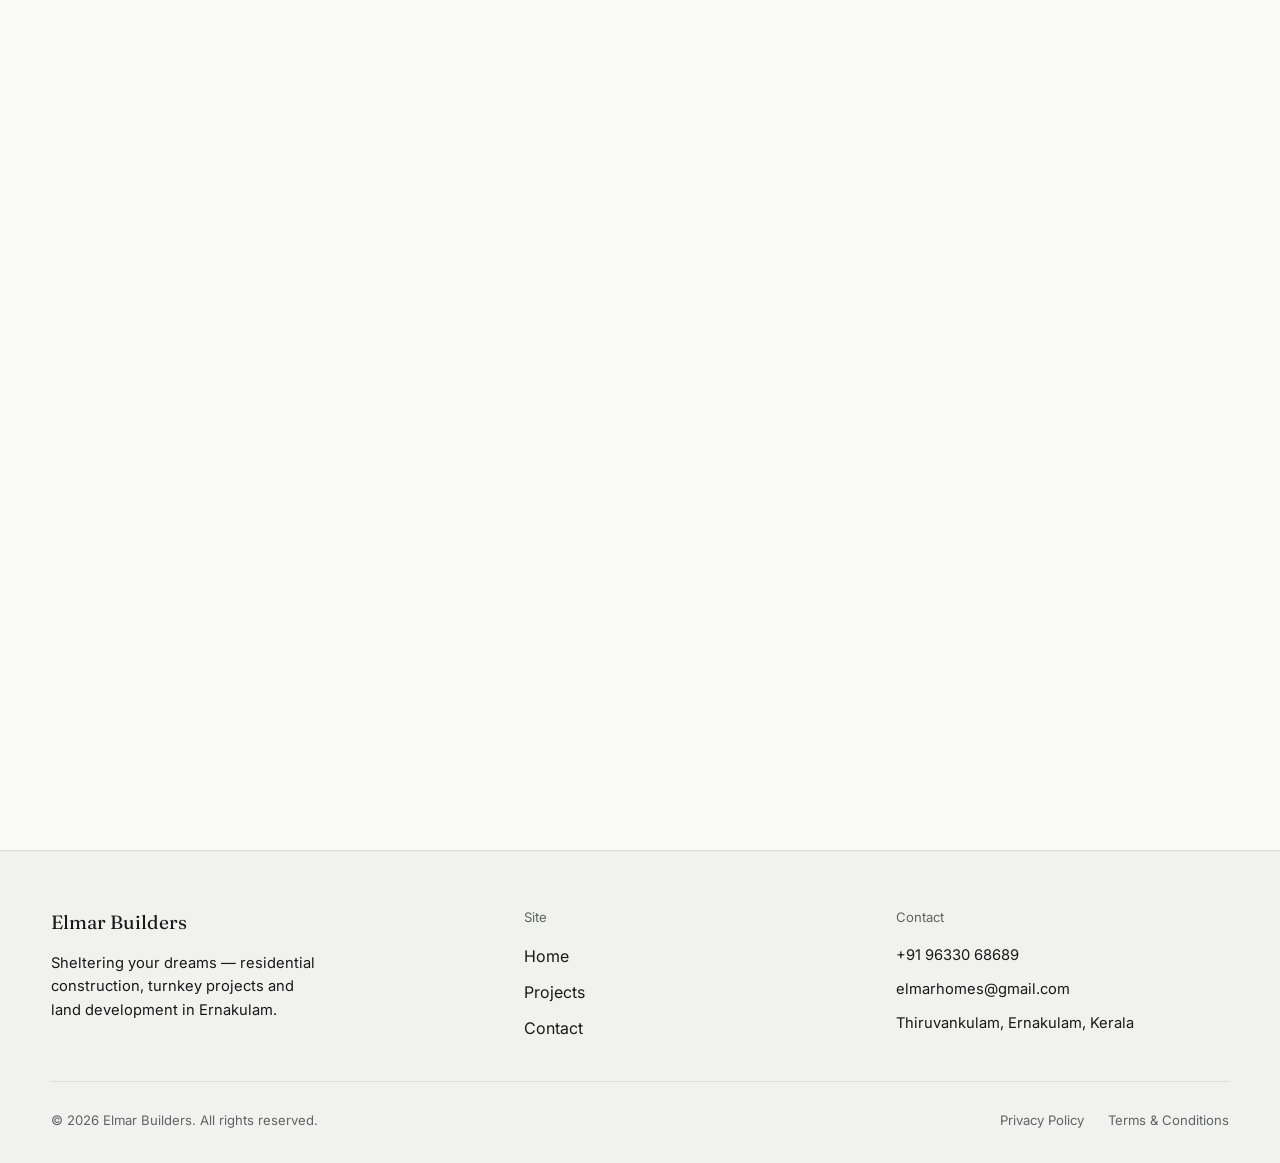
==== commit 9751e33f: "basic fixed" ====
--- a/index.html
+++ b/index.html
@@ -32,7 +32,7 @@
 <header class="nav" id="siteNav" data-on-image="true">
   <div class="wrap">
     <a class="nav__logo" href="index.html" aria-label="Elmar Builders, home">
-      <img src="assets/LOGO-PNG.png" alt="" onerror="this.style.display='none'; this.nextElementSibling.style.display='inline';">
+      <img src="assets/LOGO-PNG.webp" alt="" onerror="this.style.display='none'; this.nextElementSibling.style.display='inline';">
       <span class="nav__logo-fallback" style="display:none;">Elmar Builders</span>
     </a>
 
@@ -65,7 +65,7 @@
 
   <section class="hero" id="hero">
     <div class="hero__media">
-      <img src="assets/12.jpg" alt="A recently completed Elmar Builders home, exterior view" id="heroImage">
+      <img src="assets/12.webp" alt="A recently completed Elmar Builders home, exterior view" id="heroImage">
     </div>
     <div class="hero__scrim" aria-hidden="true"></div>
 
@@ -137,7 +137,7 @@
       <div class="team-grid">
         <div class="team-card reveal">
           <div class="team-card__frame">
-            <img src="assets/team1crop.png" alt="Portrait of the Elmar Builders founder">
+            <img src="assets/team1crop.webp" alt="Portrait of the Elmar Builders founder">
           </div>
           <h3 class="team-card__name">Aby Varghese</h3>
           <p class="team-card__role">Managing partner</p>
@@ -167,7 +167,7 @@
       <dl class="contact__details reveal">
         <div class="contact__item">
           <dt>Phone</dt>
-          <dd><a href="tel:+919633068689">+91 96330 68689</a><br><a href="tel:+919633788278">+91 96337 88278</a></dd>
+          <dd><a href="tel:+919633068689">+91 96330 68689</a></dd>
         </div>
         <div class="contact__item">
           <dt>Email</dt>
@@ -187,8 +187,8 @@
   <div class="wrap">
     <div class="footer__top">
       <div>
-        <a class="footer__brand" href="index.html">
-          <img src="assets/logo/elmar-builders-logo-light.svg" alt="" onerror="this.style.display='none';">
+        <a class="footer__brand" href="index.html" >
+          <img src="assets/!!LOGO-PNG.webp" alt="" onerror="this.style.display='none';">
           Elmar Builders
         </a>
         <p class="footer__tagline">Sheltering your dreams — residential construction, turnkey projects and land development in Ernakulam.</p>
@@ -214,8 +214,8 @@
     <div class="footer__bottom">
       <span>&copy; <span id="year">2026</span> Elmar Builders. All rights reserved.</span>
       <div class="footer__legal">
-        <a href="#">Privacy Policy</a>
-        <a href="#">Terms &amp; Conditions</a>
+        <a href="privacy-policy.html">Privacy Policy</a>
+        <a href="terms-and-conditions.html">Terms &amp; Conditions</a>
       </div>
     </div>
   </div>
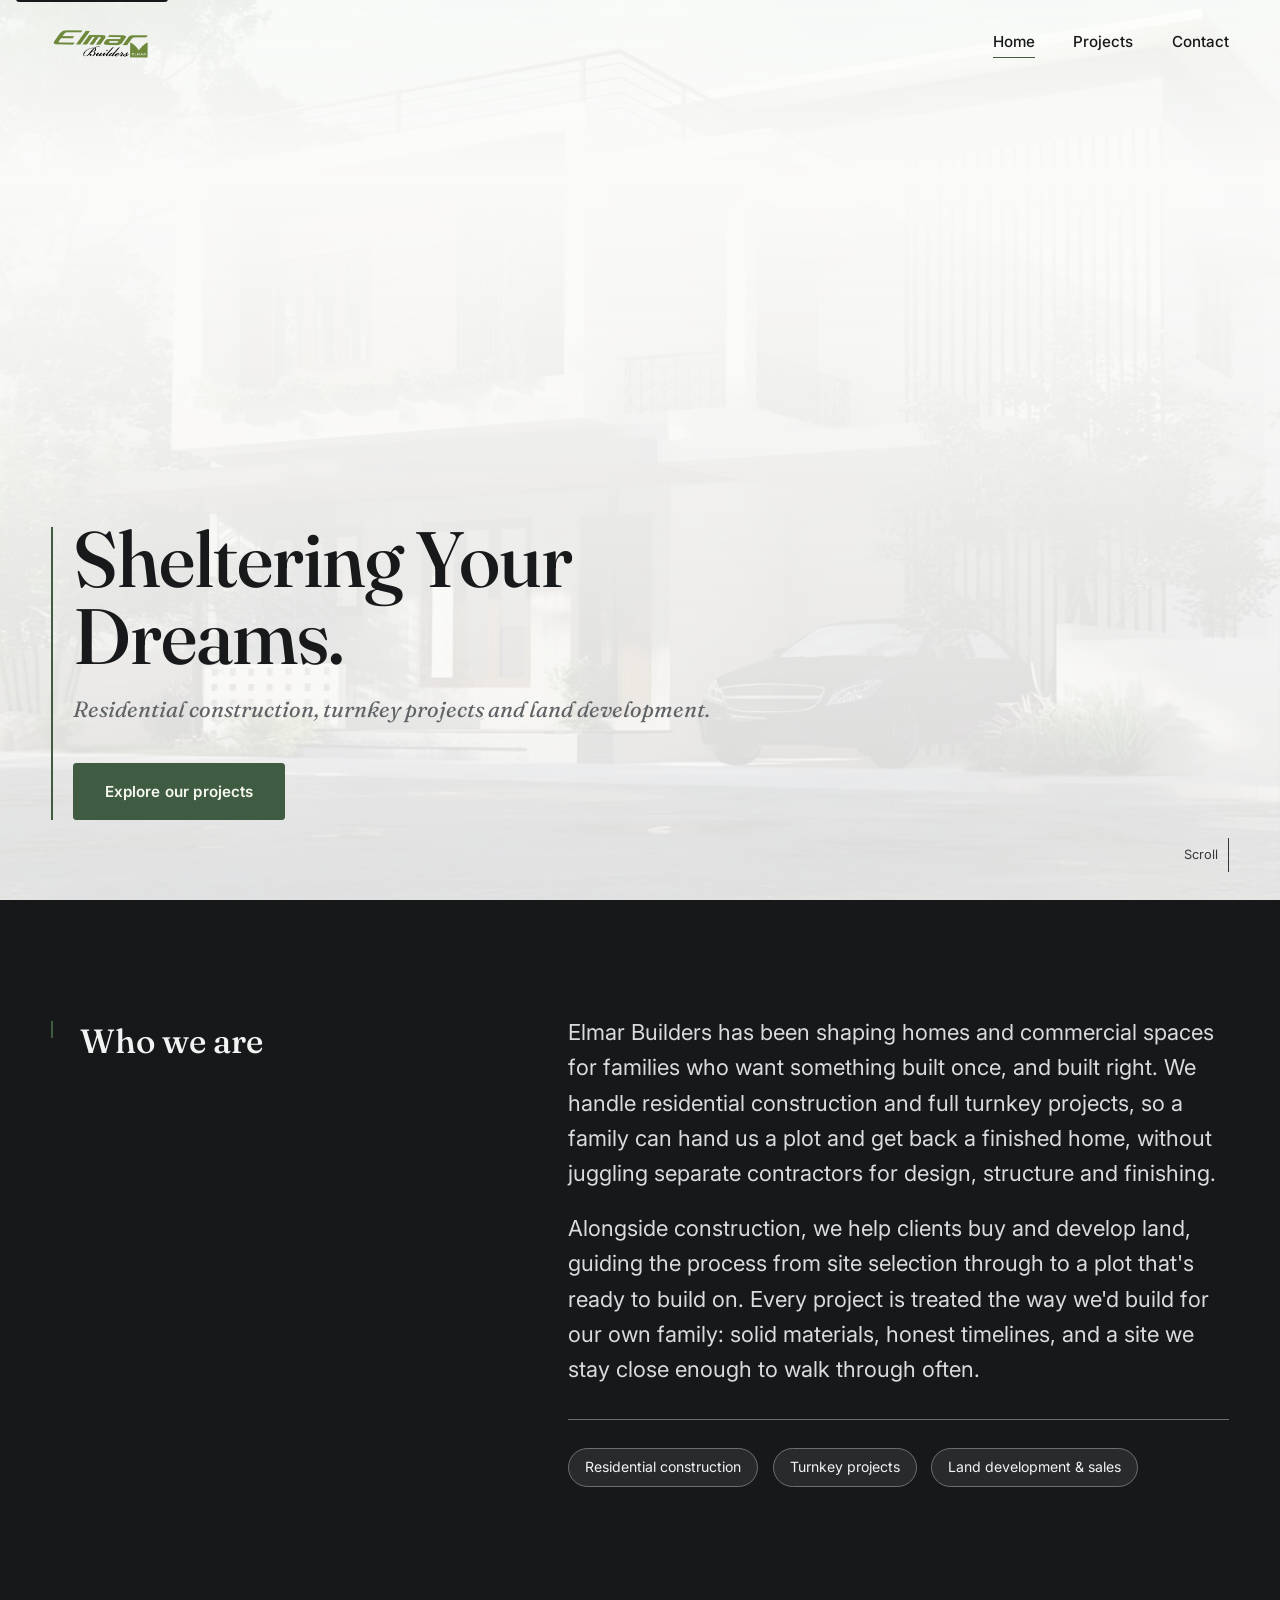
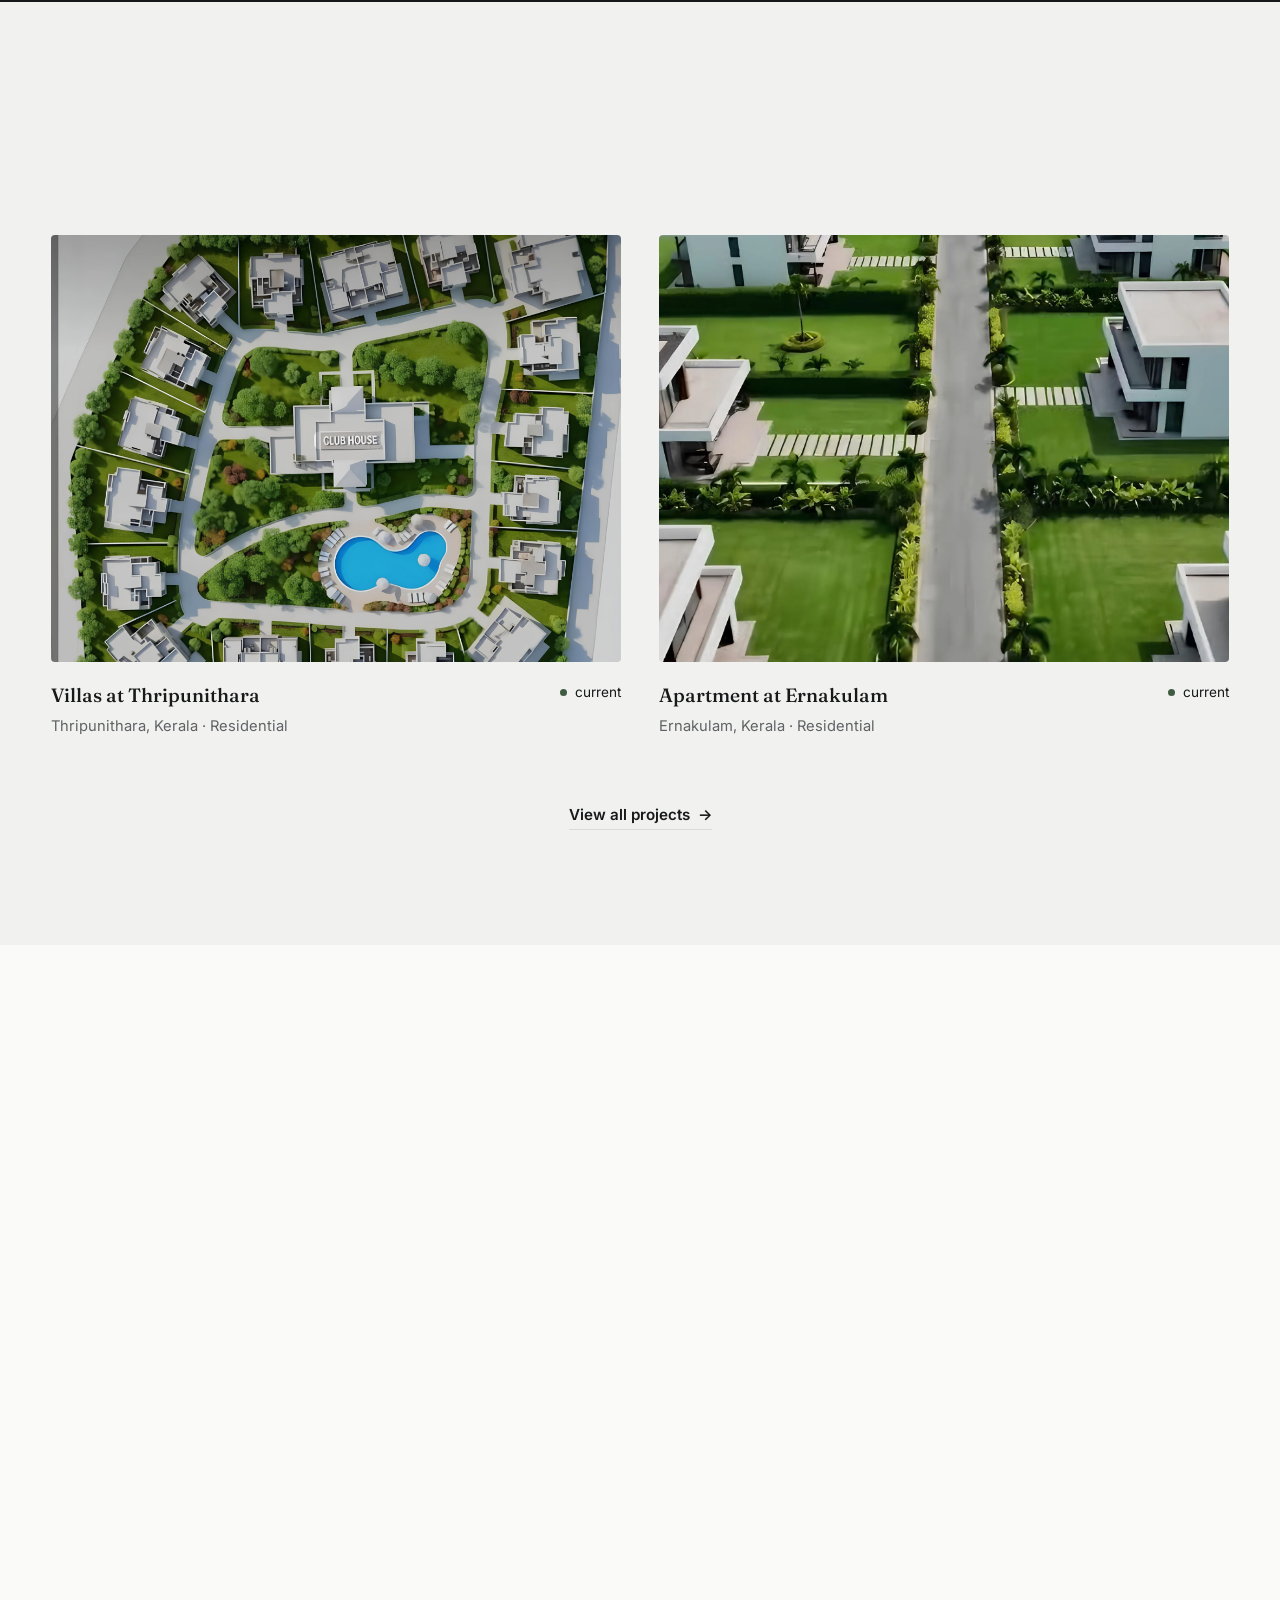
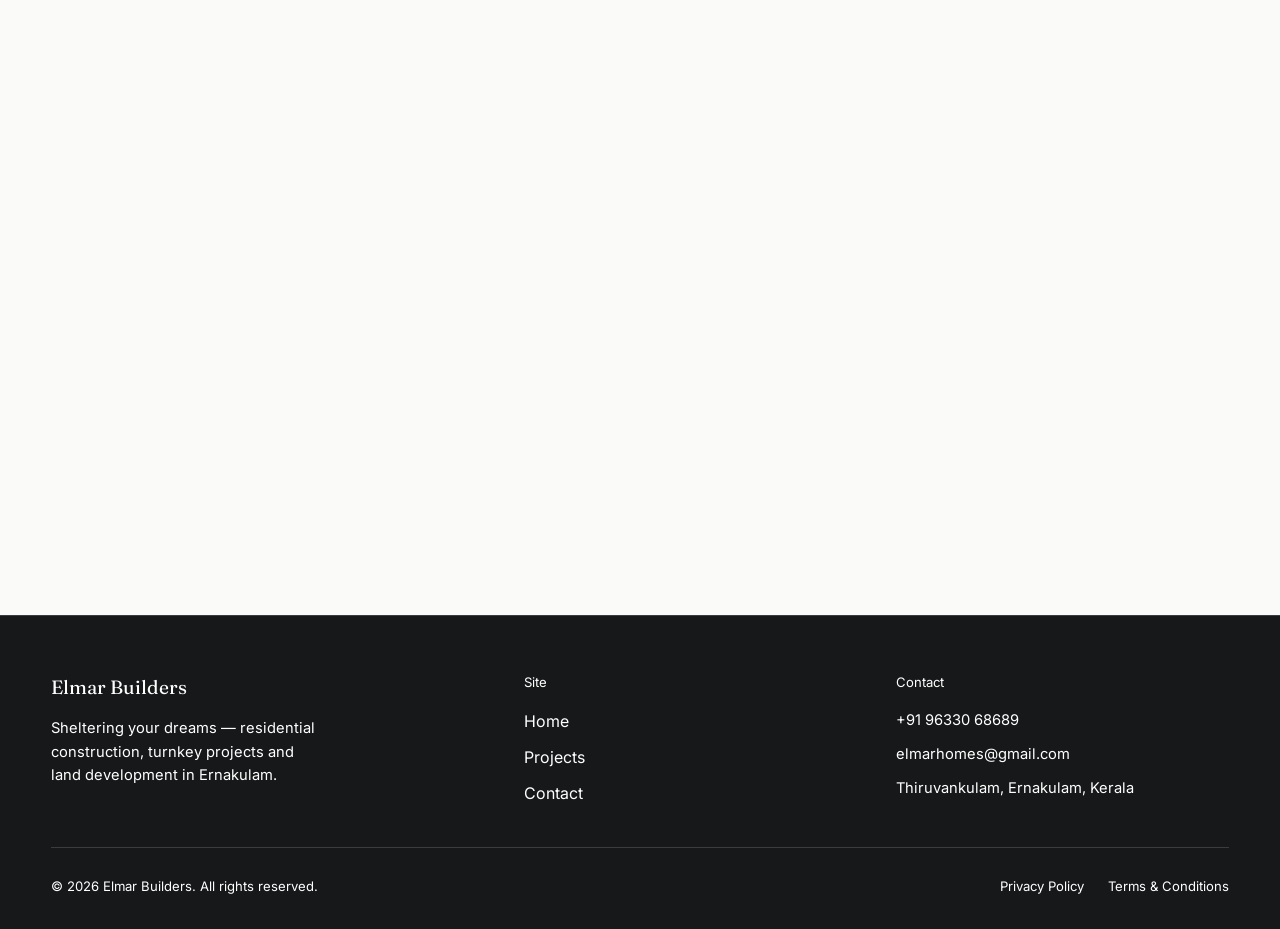
==== commit df4def45: "v1 publish" ====
--- a/index.html
+++ b/index.html
@@ -137,16 +137,16 @@
       <div class="team-grid">
         <div class="team-card reveal">
           <div class="team-card__frame">
-            <img src="assets/team1crop.webp" alt="Portrait of the Elmar Builders founder">
+            <img src="assets/teammain1.webp" alt="Portrait of the Elmar Builders founder">
           </div>
           <h3 class="team-card__name">Aby Varghese</h3>
           <p class="team-card__role">Managing partner</p>
         </div>
         <div class="team-card reveal">
           <div class="team-card__frame">
-            <img src="assets/images/team/project-manager.jpg" alt="Portrait of the Elmar Builders project manager">
+            <img src="assets/teammain2.webp" alt="Portrait of the Elmar Builders project manager">
           </div>
-          <h3 class="team-card__name">Add  name</h3>
+          <h3 class="team-card__name"></h3>
           <p class="team-card__role">Managing partner</p>
         </div>
       </div>
--- a/css/style.css
+++ b/css/style.css
@@ -560,16 +560,30 @@
   display: grid;
   grid-template-columns: repeat(2, minmax(0, 1fr));
   gap: clamp(1.5rem, 4vw, 3rem);
-  max-width: 40 rem;
+  max-width: 36rem;
+  margin-inline: auto;
+}
+
+.team-card {
+  display: flex;
+  flex-direction: column;
+  align-items: center;
 }
 
 .team-card__frame {
-  aspect-ratio: 1 / 1;
+  width: min(100%, 20.9rem);
+  aspect-ratio: 4 / 5;
   overflow: hidden;
   border-radius: var(--radius-md);
   background: var(--paper-deep);
 }
-.team-card__frame img { width: 100%; height: 100%; object-fit: cover; }
+.team-card__frame img {
+  width: 100%;
+  height: 100%;
+  object-fit: cover;
+  transform: scale(1.1);
+  transform-origin: center;
+}
 
 .team-card__name {
   font-family: var(--font-display);
@@ -629,10 +643,10 @@
 
 /* ---- Footer ------------------------------------------------------------------ */
 .footer {
-  background: var(--paper-deep);
-  color: var(--ink);
+  background: var(--moss-deep);
+  color: #FFFFFF;
   padding-block: clamp(2.5rem, 5vw, 3.5rem) 2rem;
-  border-top: 1px solid var(--line);
+  border-top: 1px solid var(--line-deep);
 }
 
 .footer__top {
@@ -647,7 +661,7 @@
   align-items: center;
   gap: 0.6rem;
   font-family: var(--font-display);
-  color: var(--ink);
+  color: #FFFFFF;
   font-size: 1.2rem;
 }
 .footer__brand img { height: 30px; width: auto; }
@@ -660,7 +674,7 @@
 
 .footer__heading {
   font-size: 0.82rem;
-  color: var(--ink-soft);
+  color: #FFFFFF;
   margin-bottom: 1rem;
 }
 
@@ -679,9 +693,9 @@
   justify-content: space-between;
   gap: 1rem;
   padding-top: 1.75rem;
-  border-top: 1px solid var(--line);
+  border-top: 1px solid var(--line-deep);
   font-size: 0.82rem;
-  color: var(--ink-soft);
+  color: #FFFFFF;
 }
 .footer__legal { display: flex; gap: 1.5rem; }
 .footer__legal a:hover { color: var(--moss); }
@@ -703,6 +717,23 @@
   font-size: var(--step-lg);
   margin-top: 1.25rem;
   max-width: 42ch;
+}
+
+.prose {
+  max-width: 65ch;
+  line-height: 1.8;
+}
+.prose h2 {
+  font-family: var(--font-display);
+  font-weight: 500;
+  font-size: var(--step-h3);
+  line-height: 1.15;
+}
+.prose h2:not(:first-child) { margin-top: 2.5rem; }
+.prose p { margin-top: 1rem; }
+.prose address {
+  font-style: normal;
+  margin-top: 1rem;
 }
 
 .projects-grid--four { grid-template-columns: repeat(2, minmax(0, 1fr)); }
